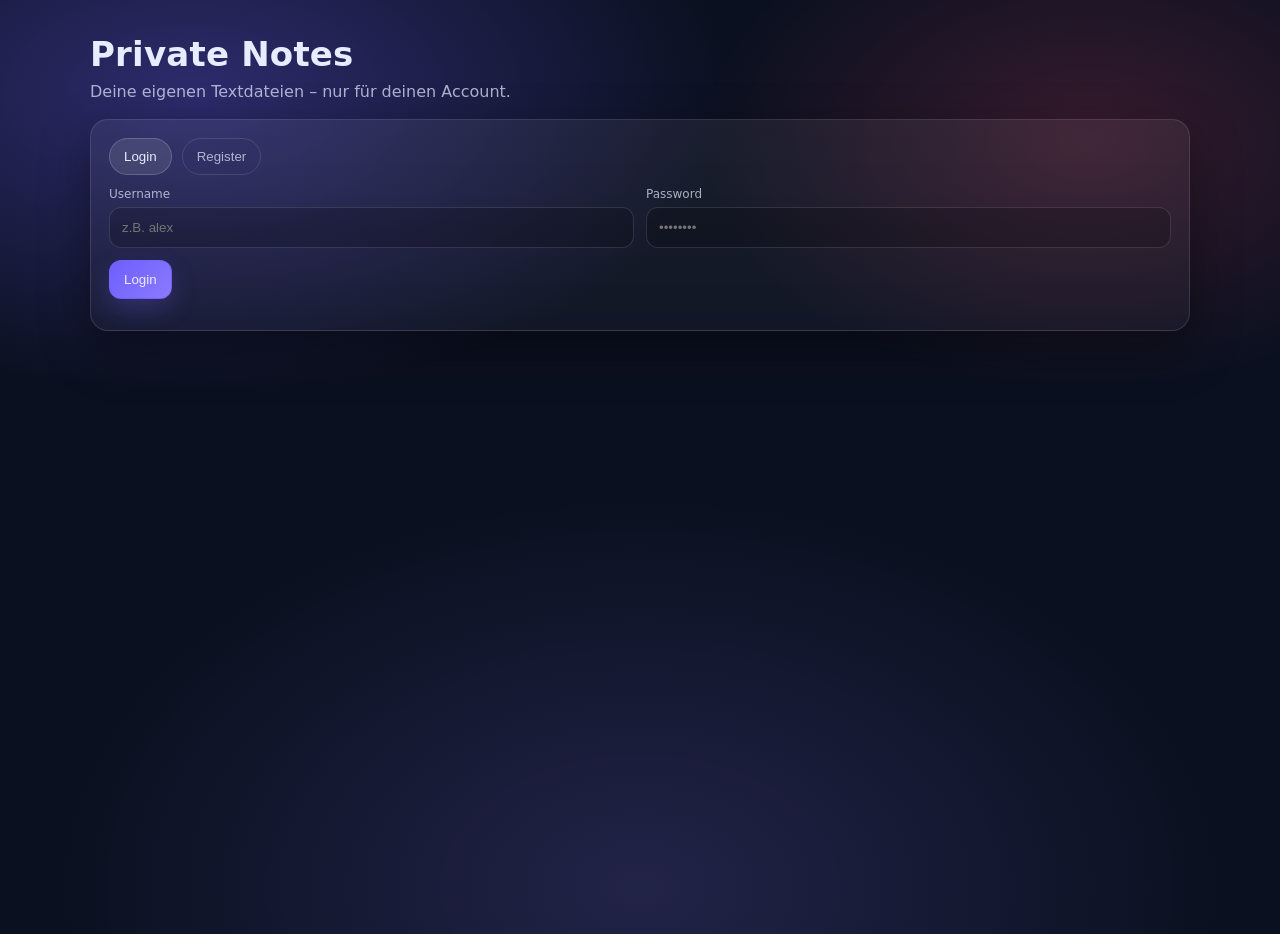
==== web_project/Frontend/index.html @ 547c710b "first commit" ====
<!DOCTYPE html>
<html lang="de">
<head>
  <meta charset="UTF-8" />
  <title>Private Notes</title>
  <link rel="stylesheet" href="style.css" />
</head>

<!-- Terminal commands to run the project: .venv\Scripts\activate && uvicorn main:app --reload --host 0.0.0.0 -->

<body>
  <div class="container">

    <header class="topbar">
      <div>
        <h1>Private Notes</h1>
        <p class="sub">Deine eigenen Textdateien – nur für deinen Account.</p>
      </div>
      <div class="userbox" id="userBox" style="display:none;">
        <span id="whoami"></span>
        <button class="btn ghost" onclick="logout()">Logout</button>
      </div>
    </header>

    <!-- AUTH -->
    <section class="card" id="authCard">
      <div class="tabs">
        <button class="tab active" id="tabLogin" onclick="showTab('login')">Login</button>
        <button class="tab" id="tabRegister" onclick="showTab('register')">Register</button>
      </div>

      <div id="loginView">
        <div class="grid2">
          <div class="field">
            <label>Username</label>
            <input id="loginUser" placeholder="z.B. alex" />
          </div>
          <div class="field">
            <label>Password</label>
            <input id="loginPass" type="password" placeholder="••••••••" />
          </div>
        </div>
        <button class="btn primary" onclick="login()">Login</button>
        <p class="hint" id="authMsg"></p>
      </div>

      <div id="registerView" style="display:none;">
        <div class="grid2">
          <div class="field">
            <label>Username</label>
            <input id="regUser" placeholder="min. 3 Zeichen" />
          </div>
          <div class="field">
            <label>Password</label>
            <input id="regPass" type="password" placeholder="min. 6 Zeichen" />
          </div>
        </div>
        <button class="btn primary" onclick="register()">Account erstellen</button>
        <p class="hint" id="regMsg"></p>
      </div>
    </section>

    <!-- APP -->
    <section class="layout" id="appView" style="display:none;">
      <aside class="card sidebar">
        <div class="sidebar-head">
          <h2>Deine Dateien</h2>
          <button class="btn small" onclick="newDoc()">+ Neu</button>
        </div>
        <div id="docList" class="doclist"></div>
      </aside>

      <main class="card editor">
        <div class="editor-head">
          <input id="docTitle" class="title" placeholder="Titel..." />
          <div class="actions">
            <button class="btn ghost" onclick="deleteCurrent()">Löschen</button>
            <button class="btn primary" onclick="saveCurrent()">Speichern</button>
          </div>
        </div>

        <textarea id="docContent" class="content" placeholder="Schreib hier..."></textarea>
        <p class="hint" id="saveMsg"></p>
      </main>
    </section>

  </div>

  <script src="script.js"></script>
</body>
</html>
---- web_project/Frontend/style.css ----
:root{
  --bg: #0b1020;
  --panel: rgba(255,255,255,0.06);
  --panel2: rgba(255,255,255,0.10);
  --text: #e8ecff;
  --muted: rgba(232,236,255,0.7);
  --line: rgba(255,255,255,0.12);
  --primary: #6d5efc;
  --primary2: #8b7bff;
  --danger: #ff4d6d;
  --shadow: 0 18px 50px rgba(0,0,0,0.40);
  --radius: 18px;
  --radius2: 14px;
}

*{ box-sizing: border-box; }

body{
  margin:0;
  font-family: ui-sans-serif, system-ui, -apple-system, Segoe UI, Roboto, Arial;
  background:
    radial-gradient(900px 500px at 15% 10%, rgba(109,94,252,0.35), transparent 60%),
    radial-gradient(700px 450px at 85% 15%, rgba(255,77,109,0.18), transparent 55%),
    radial-gradient(900px 600px at 50% 95%, rgba(139,123,255,0.18), transparent 65%),
    var(--bg);
  color: var(--text);
  min-height: 100vh;
}

.container{
  width: min(1100px, 92vw);
  margin: 34px auto;
}

.topbar{
  display:flex;
  gap: 16px;
  align-items:flex-start;
  justify-content: space-between;
  margin-bottom: 18px;
}

h1{
  font-size: 34px;
  margin:0;
  letter-spacing: 0.2px;
}
.sub{
  margin: 8px 0 0;
  color: var(--muted);
}

.userbox{
  display:flex;
  align-items:center;
  gap: 10px;
  padding: 10px 12px;
  border: 1px solid var(--line);
  background: var(--panel);
  border-radius: 999px;
  box-shadow: var(--shadow);
}

.card{
  background: linear-gradient(180deg, var(--panel), rgba(255,255,255,0.03));
  border: 1px solid var(--line);
  border-radius: var(--radius);
  box-shadow: var(--shadow);
  padding: 18px;
}

.tabs{
  display:flex;
  gap: 10px;
  margin-bottom: 12px;
}

.tab{
  border: 1px solid var(--line);
  background: transparent;
  color: var(--muted);
  padding: 10px 14px;
  border-radius: 999px;
  cursor:pointer;
  transition: .15s ease;
}
.tab.active{
  background: var(--panel2);
  color: var(--text);
  border-color: rgba(255,255,255,0.18);
}

.field label{
  display:block;
  font-size: 12px;
  color: var(--muted);
  margin-bottom: 6px;
}

input, textarea{
  width: 100%;
  border: 1px solid var(--line);
  background: rgba(0,0,0,0.18);
  color: var(--text);
  border-radius: 12px;
  padding: 12px 12px;
  outline: none;
  transition: .15s ease;
}

input:focus, textarea:focus{
  border-color: rgba(109,94,252,0.55);
  box-shadow: 0 0 0 4px rgba(109,94,252,0.15);
}

.grid2{
  display:grid;
  grid-template-columns: 1fr 1fr;
  gap: 12px;
  margin-bottom: 12px;
}

.btn{
  border: 1px solid rgba(255,255,255,0.14);
  background: rgba(255,255,255,0.06);
  color: var(--text);
  padding: 11px 14px;
  border-radius: 12px;
  cursor:pointer;
  transition: .15s ease;
}
.btn:hover{ transform: translateY(-1px); background: rgba(255,255,255,0.09); }
.btn:active{ transform: translateY(0px); }

.btn.primary{
  border-color: rgba(109,94,252,0.55);
  background: linear-gradient(135deg, var(--primary), var(--primary2));
  box-shadow: 0 10px 24px rgba(109,94,252,0.25);
}
.btn.primary:hover{ filter: brightness(1.05); }

.btn.ghost{
  background: transparent;
}

.btn.small{
  padding: 8px 10px;
  border-radius: 10px;
  font-size: 13px;
}

.hint{
  margin-top: 10px;
  color: var(--muted);
  font-size: 13px;
}

.layout{
  display:grid;
  grid-template-columns: 340px 1fr;
  gap: 14px;
  margin-top: 14px;
}

.sidebar{
  padding: 14px;
}

.sidebar-head{
  display:flex;
  align-items:center;
  justify-content: space-between;
  margin-bottom: 12px;
}
.sidebar h2{
  margin:0;
  font-size: 18px;
}

.doclist{
  display:flex;
  flex-direction: column;
  gap: 10px;
}

.docitem{
  width: 100%;
  text-align:left;
  padding: 12px;
  border-radius: 14px;
  border: 1px solid rgba(255,255,255,0.12);
  background: rgba(0,0,0,0.18);
  color: var(--text);
  cursor:pointer;
  transition: .15s ease;
}
.docitem:hover{
  background: rgba(255,255,255,0.07);
  transform: translateY(-1px);
}
.docitem.active{
  border-color: rgba(109,94,252,0.55);
  box-shadow: 0 0 0 4px rgba(109,94,252,0.12);
}

.docname{
  font-weight: 650;
  margin-bottom: 4px;
}
.doctime{
  font-size: 12px;
  color: var(--muted);
}

.editor{
  padding: 14px;
}

.editor-head{
  display:flex;
  gap: 12px;
  align-items:center;
  justify-content: space-between;
  margin-bottom: 12px;
}

.title{
  font-size: 16px;
  font-weight: 650;
}

.actions{
  display:flex;
  gap: 10px;
}

.content{
  min-height: 54vh;
  resize: vertical;
  line-height: 1.5;
  padding: 14px;
}

.empty{
  color: var(--muted);
  padding: 10px;
  border: 1px dashed rgba(255,255,255,0.18);
  border-radius: 14px;
}

@media (max-width: 900px){
  .grid2{ grid-template-columns: 1fr; }
  .layout{ grid-template-columns: 1fr; }
  .content{ min-height: 40vh; }
}
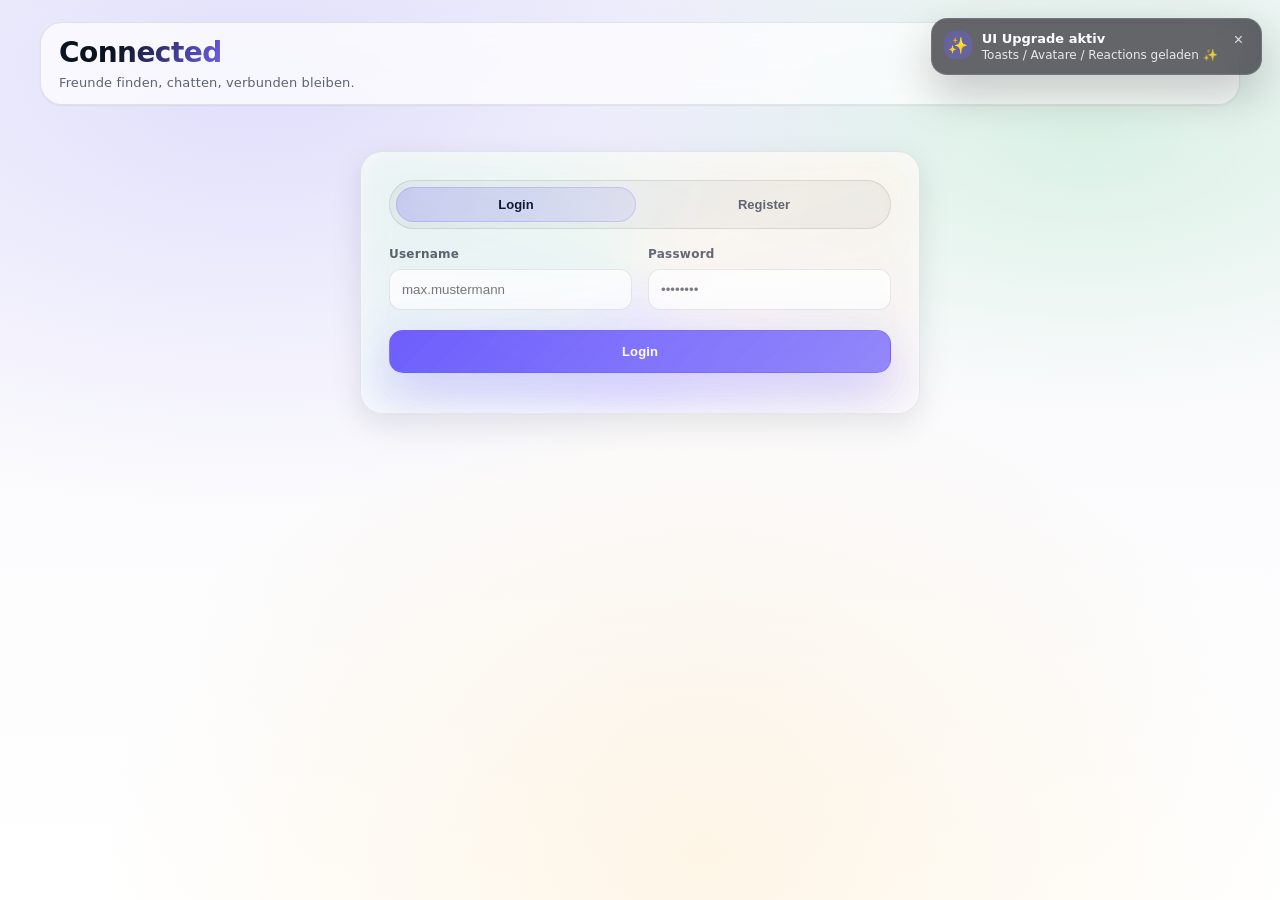
==== commit 06e03275: "end" ====
--- a/web_project/Frontend/index.html
+++ b/web_project/Frontend/index.html
@@ -2,19 +2,18 @@
 <html lang="de">
 <head>
   <meta charset="UTF-8" />
-  <title>Private Notes</title>
+  <meta name="viewport" content="width=device-width, initial-scale=1.0, viewport-fit=cover" />
+  <title>Connected - Friends & Chat</title>
   <link rel="stylesheet" href="style.css" />
 </head>
 
-<!-- Terminal commands to run the project: .venv\Scripts\activate && uvicorn main:app --reload --host 0.0.0.0 -->
-
 <body>
   <div class="container">
-
+    <!-- TOPBAR -->
     <header class="topbar">
       <div>
-        <h1>Private Notes</h1>
-        <p class="sub">Deine eigenen Textdateien – nur für deinen Account.</p>
+        <h1>Connected</h1>
+        <p class="sub">Freunde finden, chatten, verbunden bleiben.</p>
       </div>
       <div class="userbox" id="userBox" style="display:none;">
         <span id="whoami"></span>
@@ -22,7 +21,7 @@
       </div>
     </header>
 
-    <!-- AUTH -->
+    <!-- AUTH SECTION -->
     <section class="card" id="authCard">
       <div class="tabs">
         <button class="tab active" id="tabLogin" onclick="showTab('login')">Login</button>
@@ -31,11 +30,11 @@
 
       <div id="loginView">
         <div class="grid2">
-          <div class="field">
+          <div class="form-group">
             <label>Username</label>
-            <input id="loginUser" placeholder="z.B. alex" />
+            <input id="loginUser" placeholder="max.mustermann" />
           </div>
-          <div class="field">
+          <div class="form-group">
             <label>Password</label>
             <input id="loginPass" type="password" placeholder="••••••••" />
           </div>
@@ -46,13 +45,13 @@
 
       <div id="registerView" style="display:none;">
         <div class="grid2">
-          <div class="field">
+          <div class="form-group">
             <label>Username</label>
-            <input id="regUser" placeholder="min. 3 Zeichen" />
+            <input id="regUser" placeholder="Dein Username (min. 3)" />
           </div>
-          <div class="field">
+          <div class="form-group">
             <label>Password</label>
-            <input id="regPass" type="password" placeholder="min. 6 Zeichen" />
+            <input id="regPass" type="password" placeholder="Min. 6 Zeichen" />
           </div>
         </div>
         <button class="btn primary" onclick="register()">Account erstellen</button>
@@ -60,32 +59,102 @@
       </div>
     </section>
 
-    <!-- APP -->
-    <section class="layout" id="appView" style="display:none;">
-      <aside class="card sidebar">
-        <div class="sidebar-head">
-          <h2>Deine Dateien</h2>
-          <button class="btn small" onclick="newDoc()">+ Neu</button>
+    <!-- APP SECTION (nach Login) -->
+    <section class="app-layout" id="appView" style="display:none;">
+
+      <!-- SIDEBAR -->
+      <aside class="sidebar">
+
+        <!-- FREUNDE SECTION -->
+        <div class="sidebar-section">
+          <div class="sidebar-head">
+            <h2>Freunde</h2>
+            <button class="btn small" onclick="showTab('friends-search')">+ Hinzufügen</button>
+          </div>
+          <div id="friendsList" class="sidebar-list"></div>
         </div>
-        <div id="docList" class="doclist"></div>
-      </aside>
 
-      <main class="card editor">
-        <div class="editor-head">
-          <input id="docTitle" class="title" placeholder="Titel..." />
-          <div class="actions">
-            <button class="btn ghost" onclick="deleteCurrent()">Löschen</button>
-            <button class="btn primary" onclick="saveCurrent()">Speichern</button>
+        <!-- ANFRAGEN SECTION -->
+        <div class="sidebar-section">
+          <div class="sidebar-head">
+            <h2>Anfragen</h2>
+          </div>
+          <div id="requestsIndicator" style="display:none;" class="sidebar-item" onclick="showTab('requests')">
+            <div class="sidebar-item-name">📬 <span id="requestCount">0</span> neue</div>
+          </div>
+          <div id="noRequests" class="sidebar-item" style="background: transparent; border: none; cursor: default; color: var(--text-muted); font-size: 12px;">
+            Keine Anfragen
           </div>
         </div>
 
-        <textarea id="docContent" class="content" placeholder="Schreib hier..."></textarea>
-        <p class="hint" id="saveMsg"></p>
+      </aside>
+
+      <!-- MAIN CONTENT -->
+      <main class="main-panel">
+
+        <!-- FREUNDE TAB: Suchen & Hinzufügen -->
+        <section id="tab-friends-search" style="display:none;">
+          <div class="panel-head">
+            <h2 class="panel-title">Neue Freunde hinzufügen</h2>
+          </div>
+          <div class="panel-content">
+            <div class="form-group">
+              <label>Benutzername suchen</label>
+              <input id="searchUsername" type="text" placeholder="Gib einen Username ein..." />
+            </div>
+            <button class="btn primary" onclick="sendFriendRequest()">Anfrage senden</button>
+            <p class="hint" id="searchMsg"></p>
+            <div id="searchResults" style="margin-top: 20px;"></div>
+          </div>
+        </section>
+
+        <!-- REQUESTS TAB: Pending Requests -->
+        <section id="tab-requests" style="display:none;">
+          <div class="panel-head">
+            <h2 class="panel-title">Freundschaftsanfragen</h2>
+          </div>
+          <div class="panel-content">
+            <div id="requestsContainer" style="display: flex; flex-direction: column; gap: 12px;"></div>
+            <div id="emptyRequests" class="empty-state">
+              <div class="empty-state-icon">✓</div>
+              <p>Keine neuen Anfragen</p>
+            </div>
+          </div>
+        </section>
+
+        <!-- CHAT TAB -->
+        <section id="tab-chat" style="display:none;" class="chat-container">
+          <div class="panel-head" id="chatHead">
+            <h2 class="panel-title">
+              <span class="status-online" id="chatUserStatus" style="display:none;"></span>
+              <span id="chatWithUser">Wähle einen Freund</span>
+            </h2>
+          </div>
+          <div id="noChatSelected" class="empty-state"
+          style="flex:1;display:flex;flex-direction:column;justify-content:center;align-items:center;">
+          <div class="empty-state-icon">👋</div>
+            <p style="max-width:320px;text-align:center;">
+              Wähle links einen Freund aus<br>
+              oder füge einen neuen hinzu, um zu chatten
+            </p>
+          </div>
+          <div id="chatWrapper" style="display:none; flex: 1; flex-direction: column;">
+            <div class="chat-messages" id="chatMessages"></div>
+            <div id="typingIndicator" class="typing-indicator" style="padding: 0 20px; display:none;"></div>
+            <div class="chat-input-area">
+              <textarea id="chatInput" placeholder="Schreib eine Nachricht..." rows="1"></textarea>
+              <button class="btn primary chat-send-btn" onclick="sendMessage()">↑</button>
+            </div>
+          </div>
+        </section>
+
       </main>
+
     </section>
 
   </div>
 
-  <script src="script.js"></script>
+  <script src="script_friend_system.js"></script>
+  <script src="ui_modern.js"></script>
 </body>
 </html>
--- a/web_project/Frontend/style.css
+++ b/web_project/Frontend/style.css
@@ -1,255 +1,1020 @@
+/* =========================================================
+   CONNECTED – Modern Premium UI (Linear/Vercel-inspired)
+   Drop-in replacement for your existing HTML structure
+   ========================================================= */
+
+/* -------- Design Tokens -------- */
 :root{
-  --bg: #0b1020;
-  --panel: rgba(255,255,255,0.06);
-  --panel2: rgba(255,255,255,0.10);
-  --text: #e8ecff;
-  --muted: rgba(232,236,255,0.7);
-  --line: rgba(255,255,255,0.12);
-  --primary: #6d5efc;
-  --primary2: #8b7bff;
-  --danger: #ff4d6d;
-  --shadow: 0 18px 50px rgba(0,0,0,0.40);
-  --radius: 18px;
-  --radius2: 14px;
-}
-
+  /* Core palette */
+  --bg0: #f7f7fb;
+  --bg1: #ffffff;
+  --surface: rgba(255,255,255,.72);
+  --surface-strong: rgba(255,255,255,.88);
+  --border: rgba(17, 24, 39, .10);
+
+  --text: #0b1220;
+  --text-muted: rgba(11, 18, 32, .65);
+
+  /* Accent: modern violet/blue (premium tech vibe) */
+  --accent: #6d5efc;         /* primary */
+  --accent2: #22c55e;        /* success */
+  --danger: #ef4444;
+  --warning: #f59e0b;
+
+  /* Shadows */
+  --shadow-sm: 0 1px 2px rgba(0,0,0,.06);
+  --shadow: 0 10px 30px rgba(17,24,39,.10);
+  --shadow-lg: 0 20px 60px rgba(17,24,39,.14);
+
+  /* Radius & spacing */
+  --r-sm: 10px;
+  --r: 16px;
+  --r-lg: 22px;
+
+  /* Layout */
+  --container: 1200px;
+
+  /* Motion */
+  --ease: cubic-bezier(.2,.8,.2,1);
+  --ease2: cubic-bezier(.16, 1, .3, 1);
+
+  /* Effects */
+  --blur: blur(14px);
+  --ring: 0 0 0 4px rgba(109,94,252,.18);
+
+  color-scheme: light;
+}
+
+/* Auto dark mode */
+@media (prefers-color-scheme: dark){
+  :root{
+    --bg0: #0b0f18;
+    --bg1: #0f1624;
+    --surface: rgba(15, 22, 36, .70);
+    --surface-strong: rgba(15, 22, 36, .86);
+    --border: rgba(255,255,255,.10);
+
+    --text: #eef2ff;
+    --text-muted: rgba(238,242,255,.62);
+
+    --shadow-sm: 0 1px 2px rgba(0,0,0,.30);
+    --shadow: 0 12px 34px rgba(0,0,0,.34);
+    --shadow-lg: 0 24px 70px rgba(0,0,0,.44);
+
+    --ring: 0 0 0 4px rgba(109,94,252,.22);
+
+    color-scheme: dark;
+  }
+}
+
+/* -------- Base Reset -------- */
 *{ box-sizing: border-box; }
+html, body{ height: 100%; }
 
 body{
-  margin:0;
-  font-family: ui-sans-serif, system-ui, -apple-system, Segoe UI, Roboto, Arial;
+  margin: 0;
+  font-family: ui-sans-serif, system-ui, -apple-system, "Segoe UI", Roboto, Helvetica, Arial, "Apple Color Emoji", "Segoe UI Emoji";
+  color: var(--text);
   background:
-    radial-gradient(900px 500px at 15% 10%, rgba(109,94,252,0.35), transparent 60%),
-    radial-gradient(700px 450px at 85% 15%, rgba(255,77,109,0.18), transparent 55%),
-    radial-gradient(900px 600px at 50% 95%, rgba(139,123,255,0.18), transparent 65%),
-    var(--bg);
-  color: var(--text);
-  min-height: 100vh;
-}
-
+    radial-gradient(1200px 700px at 20% 10%, rgba(109,94,252,.16), transparent 60%),
+    radial-gradient(900px 500px at 85% 15%, rgba(34,197,94,.14), transparent 55%),
+    radial-gradient(1100px 900px at 55% 95%, rgba(245,158,11,.10), transparent 55%),
+    linear-gradient(180deg, var(--bg0), var(--bg1));
+  overflow-x: hidden;
+}
+
+/* subtle grain */
+body::before{
+  content:"";
+  position: fixed;
+  inset: 0;
+  pointer-events: none;
+  opacity: .06;
+  background-image: url("data:image/svg+xml,%3Csvg xmlns='http://www.w3.org/2000/svg' width='180' height='180'%3E%3Cfilter id='n'%3E%3CfeTurbulence type='fractalNoise' baseFrequency='.8' numOctaves='3' stitchTiles='stitch'/%3E%3C/filter%3E%3Crect width='180' height='180' filter='url(%23n)' opacity='.6'/%3E%3C/svg%3E");
+  mix-blend-mode: overlay;
+}
+
+/* -------- Container / Topbar -------- */
 .container{
-  width: min(1100px, 92vw);
-  margin: 34px auto;
+  width: min(var(--container), 94vw);
+  margin: 0 auto;
+  padding: 22px 0 28px;
 }
 
 .topbar{
   display:flex;
+  align-items:center;
+  justify-content: space-between;
   gap: 16px;
-  align-items:flex-start;
-  justify-content: space-between;
-  margin-bottom: 18px;
+  padding: 14px 18px;
+  border: 1px solid var(--border);
+  border-radius: var(--r-lg);
+  background: var(--surface);
+  backdrop-filter: var(--blur);
+  box-shadow: var(--shadow-sm);
+  position: sticky;
+  top: 12px;
+  z-index: 30;
 }
 
 h1{
-  font-size: 34px;
-  margin:0;
-  letter-spacing: 0.2px;
-}
+  margin: 0;
+  font-size: 28px;
+  font-weight: 760;
+  letter-spacing: -0.02em;
+  line-height: 1.15;
+  background: linear-gradient(120deg, var(--text) 20%, rgba(109,94,252,.95) 60%, rgba(34,197,94,.85) 95%);
+  -webkit-background-clip: text;
+  background-clip: text;
+  color: transparent;
+}
+
 .sub{
-  margin: 8px 0 0;
-  color: var(--muted);
+  margin: 6px 0 0;
+  font-size: 13px;
+  color: var(--text-muted);
+  letter-spacing: .01em;
 }
 
 .userbox{
   display:flex;
   align-items:center;
   gap: 10px;
+  padding: 8px 10px;
+  border: 1px solid var(--border);
+  background: var(--surface-strong);
+  border-radius: 999px;
+  backdrop-filter: var(--blur);
+  box-shadow: var(--shadow-sm);
+}
+
+#whoami{
+  font-size: 13px;
+  color: var(--text-muted);
+  padding-left: 6px;
+}
+
+/* -------- Cards / Sections -------- */
+.card{
+  border: 1px solid var(--border);
+  border-radius: var(--r-lg);
+  background: var(--surface);
+  backdrop-filter: var(--blur);
+  box-shadow: var(--shadow);
+  padding: 22px;
+  animation: floatUp .45s var(--ease2);
+  transform-origin: 50% 60%;
+}
+
+.card:hover{
+  box-shadow: var(--shadow-lg);
+}
+
+@keyframes floatUp{
+  from{ opacity: 0; transform: translateY(18px) scale(.99); }
+  to  { opacity: 1; transform: translateY(0) scale(1); }
+}
+
+/* -------- Tabs -------- */
+.tabs{
+  display:flex;
+  gap: 8px;
+  padding: 6px;
+  border-radius: 999px;
+  background: rgba(0,0,0,.04);
+  border: 1px solid var(--border);
+  margin-bottom: 18px;
+}
+
+@media (prefers-color-scheme: dark){
+  .tabs{ background: rgba(255,255,255,.06); }
+}
+
+.tab{
+  flex: 1;
+  border: none;
+  background: transparent;
+  color: var(--text-muted);
   padding: 10px 12px;
-  border: 1px solid var(--line);
-  background: var(--panel);
+  cursor:pointer;
   border-radius: 999px;
-  box-shadow: var(--shadow);
-}
-
-.card{
-  background: linear-gradient(180deg, var(--panel), rgba(255,255,255,0.03));
-  border: 1px solid var(--line);
-  border-radius: var(--radius);
-  box-shadow: var(--shadow);
-  padding: 18px;
-}
-
-.tabs{
-  display:flex;
-  gap: 10px;
-  margin-bottom: 12px;
-}
-
-.tab{
-  border: 1px solid var(--line);
-  background: transparent;
-  color: var(--muted);
-  padding: 10px 14px;
-  border-radius: 999px;
-  cursor:pointer;
-  transition: .15s ease;
-}
+  font-size: 13px;
+  font-weight: 650;
+  transition: transform .12s var(--ease), background .2s var(--ease), color .2s var(--ease);
+}
+
+.tab:hover{
+  color: var(--text);
+  background: rgba(109,94,252,.10);
+}
+
 .tab.active{
-  background: var(--panel2);
+  background: linear-gradient(120deg, rgba(109,94,252,.22), rgba(109,94,252,.10));
   color: var(--text);
-  border-color: rgba(255,255,255,0.18);
-}
-
+  box-shadow: inset 0 0 0 1px rgba(109,94,252,.22);
+}
+
+/* -------- Forms -------- */
+.form-group label,
 .field label{
   display:block;
   font-size: 12px;
-  color: var(--muted);
-  margin-bottom: 6px;
-}
-
-input, textarea{
+  font-weight: 650;
+  color: var(--text-muted);
+  margin-bottom: 8px;
+  letter-spacing: .02em;
+  text-transform: none;
+}
+
+input, textarea, select{
   width: 100%;
-  border: 1px solid var(--line);
-  background: rgba(0,0,0,0.18);
+  padding: 12px 12px;
+  border-radius: 12px;
+  border: 1px solid var(--border);
+  background: rgba(255,255,255,.70);
   color: var(--text);
-  border-radius: 12px;
-  padding: 12px 12px;
   outline: none;
-  transition: .15s ease;
-}
-
-input:focus, textarea:focus{
-  border-color: rgba(109,94,252,0.55);
-  box-shadow: 0 0 0 4px rgba(109,94,252,0.15);
-}
+  transition: box-shadow .2s var(--ease), border-color .2s var(--ease), transform .12s var(--ease), background .2s var(--ease);
+  box-shadow: inset 0 1px 0 rgba(255,255,255,.5);
+}
+
+@media (prefers-color-scheme: dark){
+  input, textarea, select{
+    background: rgba(15,22,36,.66);
+    box-shadow: inset 0 1px 0 rgba(255,255,255,.06);
+  }
+}
+
+input:focus, textarea:focus, select:focus{
+  border-color: rgba(109,94,252,.65);
+  box-shadow: var(--ring);
+  transform: translateY(-1px);
+}
+
+textarea{ resize: none; }
 
 .grid2{
   display:grid;
   grid-template-columns: 1fr 1fr;
-  gap: 12px;
-  margin-bottom: 12px;
-}
-
+  gap: 14px;
+  margin-bottom: 14px;
+}
+
+.hint{
+  margin-top: 10px;
+  font-size: 12px;
+  color: var(--text-muted);
+}
+
+/* -------- Buttons -------- */
 .btn{
-  border: 1px solid rgba(255,255,255,0.14);
-  background: rgba(255,255,255,0.06);
+  border: 1px solid var(--border);
+  background: var(--surface-strong);
   color: var(--text);
   padding: 11px 14px;
+  border-radius: 14px;
+  cursor:pointer;
+  font-size: 13px;
+  font-weight: 700;
+  letter-spacing: .01em;
+  transition: transform .12s var(--ease), box-shadow .25s var(--ease2), background .25s var(--ease2), border-color .25s var(--ease2);
+  box-shadow: var(--shadow-sm);
+  position: relative;
+  overflow: hidden;
+}
+
+.btn::after{
+  content:"";
+  position:absolute;
+  inset:-40% -60%;
+  background: radial-gradient(circle at 30% 20%, rgba(255,255,255,.55), transparent 45%);
+  transform: translateX(-35%);
+  opacity: .0;
+  transition: opacity .25s var(--ease), transform .35s var(--ease2);
+  pointer-events:none;
+}
+
+.btn:hover{
+  transform: translateY(-1px);
+  box-shadow: var(--shadow);
+  border-color: rgba(109,94,252,.30);
+}
+.btn:hover::after{
+  opacity: .55;
+  transform: translateX(0);
+}
+
+.btn:active{
+  transform: translateY(0);
+  box-shadow: var(--shadow-sm);
+}
+
+.btn.primary{
+  border-color: rgba(109,94,252,.40);
+  background: linear-gradient(135deg, rgba(109,94,252,1), rgba(109,94,252,.72));
+  color: white;
+  box-shadow: 0 14px 30px rgba(109,94,252,.25);
+}
+
+.btn.primary:hover{
+  box-shadow: 0 18px 44px rgba(109,94,252,.32);
+}
+
+.btn.ghost{
+  background: transparent;
+  border: 1px solid transparent;
+  box-shadow: none;
+}
+
+.btn.ghost:hover{
+  background: rgba(109,94,252,.10);
+  border-color: rgba(109,94,252,.18);
+}
+
+.btn.small{
+  padding: 8px 10px;
+  border-radius: 12px;
+  font-size: 12px;
+}
+
+.btn.danger{
+  border-color: rgba(239,68,68,.45);
+  color: #fff;
+  background: linear-gradient(135deg, rgba(239,68,68,1), rgba(239,68,68,.74));
+  box-shadow: 0 14px 28px rgba(239,68,68,.22);
+}
+.btn.danger:hover{ box-shadow: 0 18px 44px rgba(239,68,68,.28); }
+
+.btn-small{ padding: 8px 10px; border-radius: 12px; font-size: 12px; }
+
+/* -------- App Layout -------- */
+.app-layout{
+  display:grid;
+  grid-template-columns: 320px 1fr;
+  gap: 16px;
+  padding: 18px 0 0;
+}
+
+.sidebar{
+  padding: 0;
+}
+
+.sidebar-section{
+  border: 1px solid var(--border);
+  border-radius: var(--r-lg);
+  background: var(--surface);
+  backdrop-filter: var(--blur);
+  box-shadow: var(--shadow);
+  overflow: hidden;
+  margin-bottom: 16px;
+}
+
+.sidebar-head{
+  display:flex;
+  align-items:center;
+  justify-content: space-between;
+  padding: 14px 14px 12px;
+  border-bottom: 1px solid var(--border);
+}
+
+.sidebar h2{
+  margin: 0;
+  font-size: 13px;
+  letter-spacing: .02em;
+  text-transform: uppercase;
+  color: var(--text-muted);
+  font-weight: 800;
+}
+
+.sidebar-list{
+  display:flex;
+  flex-direction: column;
+  gap: 6px;
+  padding: 10px;
+}
+
+.sidebar-item{
+  width: 100%;
+  text-align:left;
+  padding: 12px 12px;
+  border-radius: 14px;
+  border: 1px solid transparent;
+  background: rgba(255,255,255,.55);
+  color: var(--text);
+  cursor:pointer;
+  transition: transform .12s var(--ease), background .2s var(--ease), border-color .2s var(--ease);
+  font-size: 13px;
+  display:flex;
+  align-items:center;
+  justify-content: space-between;
+  gap: 10px;
+}
+
+@media (prefers-color-scheme: dark){
+  .sidebar-item{ background: rgba(15,22,36,.55); }
+}
+
+.sidebar-item:hover{
+  background: rgba(109,94,252,.12);
+  border-color: rgba(109,94,252,.22);
+  transform: translateX(3px);
+}
+
+.sidebar-item.active{
+  background: linear-gradient(135deg, rgba(109,94,252,.22), rgba(109,94,252,.10));
+  border-color: rgba(109,94,252,.28);
+  box-shadow: inset 0 0 0 1px rgba(109,94,252,.15);
+}
+
+.sidebar-item-name{
+  font-weight: 750;
+  display:flex;
+  align-items:center;
+  gap: 8px;
+}
+
+.sidebar-item-status{
+  font-size: 12px;
+  color: var(--text-muted);
+}
+
+/* Requests indicator */
+#requestsIndicator{
+  margin: 10px;
+  border-radius: 14px;
+  background: linear-gradient(135deg, rgba(245,158,11,.18), rgba(245,158,11,.08));
+  border: 1px solid rgba(245,158,11,.18);
+}
+
+/* -------- Main Panel -------- */
+.main-panel{
+  border: 1px solid var(--border);
+  border-radius: var(--r-lg);
+  background: var(--surface);
+  backdrop-filter: var(--blur);
+  box-shadow: var(--shadow);
+  overflow: hidden;
+  display:flex;
+  flex-direction: column;
+}
+
+.panel-head{
+  display:flex;
+  align-items:center;
+  justify-content: space-between;
+  gap: 12px;
+  padding: 16px 16px 14px;
+  border-bottom: 1px solid var(--border);
+  background: linear-gradient(180deg, rgba(255,255,255,.35), transparent);
+}
+
+@media (prefers-color-scheme: dark){
+  .panel-head{ background: linear-gradient(180deg, rgba(255,255,255,.06), transparent); }
+}
+
+.panel-title{
+  margin: 0;
+  font-size: 16px;
+  font-weight: 800;
+  letter-spacing: -0.01em;
+}
+
+.panel-content{
+  padding: 16px;
+  overflow-y: auto;
+}
+
+/* -------- Empty State -------- */
+.empty-state{
+  text-align: center;
+  padding: 44px 18px;
+  color: var(--text-muted);
+}
+.empty-state-icon{
+  font-size: 46px;
+  margin-bottom: 10px;
+  filter: drop-shadow(0 10px 20px rgba(0,0,0,.12));
+}
+
+/* -------- Chat -------- */
+.chat-container{
+  display:flex;
+  flex-direction: column;
+  height: 62vh;
+  min-height: 520px;
+}
+
+.chat-messages{
+  flex: 1;
+  overflow-y: auto;
+  padding: 16px;
+  display:flex;
+  flex-direction: column;
+  gap: 10px;
+}
+
+.message{
+  display:flex;
+  gap: 10px;
+}
+
+.message.own{ justify-content: flex-end; }
+
+.message-content{
+  max-width: 68%;
+  padding: 12px 14px;
+  border-radius: 18px;
+  border: 1px solid var(--border);
+  background: rgba(255,255,255,.62);
+  box-shadow: var(--shadow-sm);
+  line-height: 1.45;
+  font-size: 13px;
+  animation: popIn .22s var(--ease2);
+  position: relative;
+}
+
+@media (prefers-color-scheme: dark){
+  .message-content{ background: rgba(15,22,36,.62); }
+}
+
+.message.own .message-content{
+  background: linear-gradient(135deg, rgba(109,94,252,1), rgba(109,94,252,.68));
+  color: #fff;
+  border-color: rgba(109,94,252,.35);
+  box-shadow: 0 16px 40px rgba(109,94,252,.22);
+}
+
+@keyframes popIn{
+  from{ opacity: 0; transform: translateY(8px) scale(.98); }
+  to{ opacity: 1; transform: translateY(0) scale(1); }
+}
+
+.message-time{
+  font-size: 11px;
+  color: var(--text-muted);
+  align-self: flex-end;
+  margin-top: 4px;
+}
+
+.typing-indicator{
+  font-size: 12px;
+  color: var(--text-muted);
+  font-style: italic;
+  padding: 6px 16px 0;
+}
+
+.chat-input-area{
+  padding: 14px 16px;
+  border-top: 1px solid var(--border);
+  display:flex;
+  gap: 10px;
+  align-items:flex-end;
+  background: linear-gradient(180deg, transparent, rgba(255,255,255,.28));
+}
+
+@media (prefers-color-scheme: dark){
+  .chat-input-area{ background: linear-gradient(180deg, transparent, rgba(255,255,255,.04)); }
+}
+
+.chat-input-area textarea{
+  flex: 1;
+  min-height: 44px;
+  max-height: 120px;
+  border-radius: 16px;
+}
+
+.chat-send-btn{
+  height: 44px;
+  border-radius: 14px;
+  padding: 11px 14px;
+}
+
+/* -------- Friend Requests -------- */
+.request-item{
+  display:flex;
+  align-items:center;
+  justify-content: space-between;
+  gap: 10px;
+  padding: 12px;
+  border-radius: 16px;
+  border: 1px solid var(--border);
+  background: rgba(255,255,255,.58);
+  box-shadow: var(--shadow-sm);
+}
+
+@media (prefers-color-scheme: dark){
+  .request-item{ background: rgba(15,22,36,.58); }
+}
+
+.request-username{ font-weight: 800; }
+.request-time{ font-size: 12px; color: var(--text-muted); }
+.request-actions{ display:flex; gap: 8px; }
+
+/* Status dot (only used in chat header right now) */
+.status-online{
+  display:inline-block;
+  width: 10px; height: 10px;
+  border-radius: 999px;
+  background: var(--accent2);
+  box-shadow: 0 0 0 4px rgba(34,197,94,.15);
+  animation: breathe 1.8s var(--ease) infinite;
+  margin-right: 8px;
+}
+@keyframes breathe{
+  0%,100%{ transform: scale(1); opacity: 1; }
+  50%{ transform: scale(.92); opacity: .75; }
+}
+
+/* -------- Accessibility / Nice Details -------- */
+:focus-visible{
+  outline: none;
+  box-shadow: var(--ring);
+  border-radius: 12px;
+}
+
+::selection{
+  background: rgba(109,94,252,.25);
+}
+
+/* Scrollbars */
+*::-webkit-scrollbar{ width: 10px; height: 10px; }
+*::-webkit-scrollbar-thumb{
+  background: rgba(109,94,252,.25);
+  border: 2px solid transparent;
+  background-clip: padding-box;
+  border-radius: 999px;
+}
+*::-webkit-scrollbar-track{ background: transparent; }
+
+/* Reduced motion support */
+@media (prefers-reduced-motion: reduce){
+  *{ animation: none !important; transition: none !important; }
+}
+
+/* -------- Responsive -------- */
+@media (max-width: 980px){
+  .grid2{ grid-template-columns: 1fr; }
+  .app-layout{ grid-template-columns: 1fr; }
+  .chat-container{ height: 62vh; min-height: 520px; }
+  .message-content{ max-width: 86%; }
+}
+
+@media (max-width: 640px){
+  .container{ width: 96vw; }
+  .topbar{
+    position: relative;
+    top: 0;
+    border-radius: var(--r);
+  }
+  h1{ font-size: 22px; }
+  .card{ padding: 16px; border-radius: var(--r); }
+  .chat-container{ min-height: 500px; }
+  .btn{ padding: 12px 14px; }
+}
+/* =========================================================
+   MODERN UI UPGRADE PACK (Add-on)
+   - Bigger centered login card
+   - Animated background blobs
+   - Toasts
+   - Avatars
+   - Message reactions
+   - Sidebar collapse polish
+   ========================================================= */
+
+/* --- Animated background blobs (no HTML needed) --- */
+body::after{
+  content:"";
+  position: fixed;
+  inset: -30%;
+  pointer-events: none;
+  background:
+    radial-gradient(600px 420px at 18% 20%, rgba(109,94,252,.22), transparent 62%),
+    radial-gradient(520px 360px at 82% 18%, rgba(34,197,94,.18), transparent 60%),
+    radial-gradient(720px 520px at 55% 95%, rgba(245,158,11,.14), transparent 62%);
+  filter: blur(18px);
+  animation: blobMove 16s cubic-bezier(.2,.8,.2,1) infinite alternate;
+  opacity: .85;
+}
+
+@keyframes blobMove{
+  0%   { transform: translate3d(-2%, -1%, 0) scale(1); }
+  50%  { transform: translate3d(2%,  1%, 0) scale(1.06); }
+  100% { transform: translate3d(1%, -2%, 0) scale(1.02); }
+}
+
+/* --- Make auth card bigger & centered --- */
+#authCard.card{
+  max-width: 560px;
+  margin: 46px auto 0;
+  padding: 28px;
+}
+
+#authCard .grid2{
+  gap: 16px;
+}
+
+#authCard .btn.primary{
+  width: 100%;
+  margin-top: 6px;
+  padding: 13px 16px;
+  border-radius: 14px;
+}
+
+#authCard{
+  position: relative;
+}
+
+/* subtle glow for auth */
+#authCard::before{
+  content:"";
+  position:absolute;
+  inset:-2px;
+  border-radius: 22px;
+  background: linear-gradient(135deg, rgba(109,94,252,.35), rgba(34,197,94,.20), rgba(245,158,11,.18));
+  filter: blur(14px);
+  opacity: .35;
+  z-index: -1;
+}
+
+/* --- Toast notifications --- */
+.toast-wrap{
+  position: fixed;
+  top: 18px;
+  right: 18px;
+  display: flex;
+  flex-direction: column;
+  gap: 10px;
+  z-index: 9999;
+}
+
+.toast{
+  min-width: 260px;
+  max-width: 360px;
+  border-radius: 16px;
+  padding: 12px 12px;
+  border: 1px solid rgba(255,255,255,.12);
+  background: rgba(20,20,28,.65);
+  color: white;
+  backdrop-filter: blur(14px);
+  box-shadow: 0 18px 46px rgba(0,0,0,.22);
+  animation: toastIn .35s cubic-bezier(.16,1,.3,1);
+  display:flex;
+  gap: 10px;
+  align-items:flex-start;
+}
+
+@keyframes toastIn{
+  from{ opacity: 0; transform: translateY(-10px) scale(.98); }
+  to  { opacity: 1; transform: translateY(0) scale(1); }
+}
+
+.toast .t-icon{
+  width: 28px;
+  height: 28px;
+  border-radius: 10px;
+  display:grid;
+  place-items:center;
+  background: rgba(109,94,252,.35);
+}
+
+.toast .t-title{ font-weight: 800; font-size: 13px; margin: 0; }
+.toast .t-msg{ font-size: 12px; opacity: .85; margin: 2px 0 0; }
+.toast .t-close{
+  margin-left:auto;
+  border: none;
+  background: transparent;
+  color: rgba(255,255,255,.8);
+  cursor:pointer;
+  font-size: 16px;
+  line-height: 1;
+}
+
+/* --- Avatars (initials) --- */
+.avatar{
+  width: 30px;
+  height: 30px;
+  border-radius: 12px;
+  display:grid;
+  place-items:center;
+  font-weight: 900;
+  font-size: 12px;
+  letter-spacing: .02em;
+  color: white;
+  background: linear-gradient(135deg, rgba(109,94,252,1), rgba(109,94,252,.65));
+  box-shadow: 0 12px 26px rgba(109,94,252,.22);
+  flex: 0 0 auto;
+}
+
+.sidebar-item-name{
+  display:flex;
+  align-items:center;
+  gap: 10px;
+}
+
+/* --- Sidebar collapse state --- */
+.sidebar-section.collapsed .sidebar-list{
+  display:none;
+}
+.sidebar-section.collapsed .sidebar-head{
+  border-bottom: none;
+}
+.collapse-btn{
+  border: 1px solid rgba(255,255,255,.12);
+  background: rgba(109,94,252,.10);
+  color: rgba(11,18,32,.85);
+  padding: 6px 10px;
   border-radius: 12px;
   cursor:pointer;
-  transition: .15s ease;
-}
-.btn:hover{ transform: translateY(-1px); background: rgba(255,255,255,0.09); }
-.btn:active{ transform: translateY(0px); }
-
+  font-weight: 800;
+  font-size: 12px;
+  transition: transform .12s ease, background .2s ease;
+}
+@media (prefers-color-scheme: dark){
+  .collapse-btn{ color: rgba(238,242,255,.86); }
+}
+.collapse-btn:hover{ transform: translateY(-1px); background: rgba(109,94,252,.18); }
+
+/* --- Message reaction UI --- */
+.reaction-bar{
+  display:flex;
+  gap: 6px;
+  margin-top: 6px;
+  flex-wrap: wrap;
+}
+.reaction-pill{
+  border-radius: 999px;
+  padding: 4px 8px;
+  font-size: 12px;
+  border: 1px solid rgba(255,255,255,.14);
+  background: rgba(0,0,0,.06);
+  display:inline-flex;
+  gap: 6px;
+  align-items:center;
+}
+@media (prefers-color-scheme: dark){
+  .reaction-pill{ background: rgba(255,255,255,.06); }
+}
+
+/* floating reaction picker */
+.reaction-picker{
+  position: fixed;
+  z-index: 9998;
+  display:flex;
+  gap: 6px;
+  padding: 8px;
+  border-radius: 18px;
+  border: 1px solid rgba(255,255,255,.14);
+  background: rgba(20,20,28,.70);
+  backdrop-filter: blur(14px);
+  box-shadow: 0 22px 60px rgba(0,0,0,.30);
+  animation: toastIn .2s cubic-bezier(.16,1,.3,1);
+}
+.reaction-picker button{
+  border: none;
+  background: rgba(255,255,255,.10);
+  color: white;
+  border-radius: 14px;
+  padding: 8px 10px;
+  cursor:pointer;
+  font-size: 16px;
+  transition: transform .12s ease, background .2s ease;
+}
+.reaction-picker button:hover{
+  transform: translateY(-1px);
+  background: rgba(255,255,255,.18);
+}
+
+/* Make chat bubbles feel more modern */
+.message-content{
+  border-radius: 18px;
+}
+.message.own .message-content{
+  box-shadow: 0 18px 50px rgba(109,94,252,.20);
+}
+/* ===========================
+   WOW PACK – More Modern / More WOW
+   Paste at END of style.css
+   =========================== */
+
+/* 3D-ish background grid */
+body{
+  position: relative;
+}
+body::marker{ content:""; } /* noop */
+
+/* Animated grid overlay */
+body::before{
+  content:"";
+  position: fixed;
+  inset: 0;
+  pointer-events: none;
+  opacity: .22;
+  background:
+    linear-gradient(rgba(255,255,255,.05) 1px, transparent 1px),
+    linear-gradient(90deg, rgba(255,255,255,.05) 1px, transparent 1px);
+  background-size: 44px 44px;
+  mask-image: radial-gradient(800px 500px at 50% 18%, black 35%, transparent 70%);
+}
+
+/* Spotlight follows mouse (JS sets --mx/--my) */
+body::after{
+  content:"";
+  position: fixed;
+  inset: 0;
+  pointer-events: none;
+  background: radial-gradient(
+    420px 320px at var(--mx, 50%) var(--my, 20%),
+    rgba(109,94,252,.20),
+    transparent 62%
+  );
+  mix-blend-mode: screen;
+  opacity: .9;
+  transition: opacity .2s ease;
+}
+
+/* Make the whole app feel more centered + premium */
+.container{
+  padding-top: 22px;
+}
+.app-layout{
+  align-items: start;
+  padding: 18px 0;
+}
+
+/* Premium animated border for panels */
+.sidebar-section, .main-panel, #authCard{
+  position: relative;
+  overflow: hidden;
+}
+
+.sidebar-section::before, .main-panel::before, #authCard::before{
+  content:"";
+  position:absolute;
+  inset:-2px;
+  background: conic-gradient(
+    from 180deg,
+    rgba(109,94,252,.35),
+    rgba(34,197,94,.22),
+    rgba(245,158,11,.18),
+    rgba(109,94,252,.35)
+  );
+  filter: blur(18px);
+  opacity: .35;
+  animation: borderSpin 10s linear infinite;
+  z-index: 0;
+}
+@keyframes borderSpin{
+  to{ transform: rotate(360deg); }
+}
+
+/* Keep content above glow layer */
+.sidebar-section > *, .main-panel > *, #authCard > *{
+  position: relative;
+  z-index: 1;
+}
+
+/* Bigger, truly centered login without :has() */
+#authCard{
+  max-width: 620px;
+  margin: 10vh auto 0;
+  transform: translateZ(0);
+}
+@media (max-width: 640px){
+  #authCard{ margin-top: 6vh; }
+}
+
+/* Make buttons feel more modern */
+.btn{
+  border-radius: 14px;
+  letter-spacing: .01em;
+}
 .btn.primary{
-  border-color: rgba(109,94,252,0.55);
-  background: linear-gradient(135deg, var(--primary), var(--primary2));
-  box-shadow: 0 10px 24px rgba(109,94,252,0.25);
-}
-.btn.primary:hover{ filter: brightness(1.05); }
-
-.btn.ghost{
-  background: transparent;
-}
-
-.btn.small{
-  padding: 8px 10px;
-  border-radius: 10px;
-  font-size: 13px;
-}
-
-.hint{
-  margin-top: 10px;
-  color: var(--muted);
-  font-size: 13px;
-}
-
-.layout{
-  display:grid;
-  grid-template-columns: 340px 1fr;
-  gap: 14px;
-  margin-top: 14px;
-}
-
-.sidebar{
-  padding: 14px;
-}
-
-.sidebar-head{
-  display:flex;
-  align-items:center;
-  justify-content: space-between;
-  margin-bottom: 12px;
-}
-.sidebar h2{
-  margin:0;
-  font-size: 18px;
-}
-
-.doclist{
-  display:flex;
-  flex-direction: column;
-  gap: 10px;
-}
-
-.docitem{
-  width: 100%;
-  text-align:left;
-  padding: 12px;
-  border-radius: 14px;
-  border: 1px solid rgba(255,255,255,0.12);
-  background: rgba(0,0,0,0.18);
-  color: var(--text);
-  cursor:pointer;
-  transition: .15s ease;
-}
-.docitem:hover{
-  background: rgba(255,255,255,0.07);
-  transform: translateY(-1px);
-}
-.docitem.active{
-  border-color: rgba(109,94,252,0.55);
-  box-shadow: 0 0 0 4px rgba(109,94,252,0.12);
-}
-
-.docname{
-  font-weight: 650;
-  margin-bottom: 4px;
-}
-.doctime{
-  font-size: 12px;
-  color: var(--muted);
-}
-
-.editor{
-  padding: 14px;
-}
-
-.editor-head{
-  display:flex;
-  gap: 12px;
-  align-items:center;
-  justify-content: space-between;
-  margin-bottom: 12px;
-}
-
-.title{
-  font-size: 16px;
-  font-weight: 650;
-}
-
-.actions{
-  display:flex;
-  gap: 10px;
-}
-
-.content{
-  min-height: 54vh;
-  resize: vertical;
-  line-height: 1.5;
-  padding: 14px;
-}
-
-.empty{
-  color: var(--muted);
-  padding: 10px;
-  border: 1px dashed rgba(255,255,255,0.18);
-  border-radius: 14px;
-}
-
-@media (max-width: 900px){
-  .grid2{ grid-template-columns: 1fr; }
-  .layout{ grid-template-columns: 1fr; }
-  .content{ min-height: 40vh; }
-}
+  box-shadow: 0 18px 48px rgba(109,94,252,.28);
+}
+.btn.primary:hover{
+  transform: translateY(-2px);
+}
+
+/* Make sidebar items more alive */
+.sidebar-item{
+  transition: transform .15s ease, background .2s ease, border-color .2s ease, box-shadow .2s ease;
+}
+.sidebar-item:hover{
+  box-shadow: 0 18px 40px rgba(0,0,0,.18);
+}
+
+/* Chat bubbles a bit more “messenger” */
+.message-content{
+  border-radius: 18px;
+}
+.message.own .message-content{
+  box-shadow: 0 22px 60px rgba(109,94,252,.22);
+}
+#chatWrapper {
+  animation: chatIn .35s cubic-bezier(.2,.8,.2,1);
+}
+
+@keyframes chatIn {
+  from { opacity: 0; transform: translateY(8px); }
+  to   { opacity: 1; transform: translateY(0); }
+}
